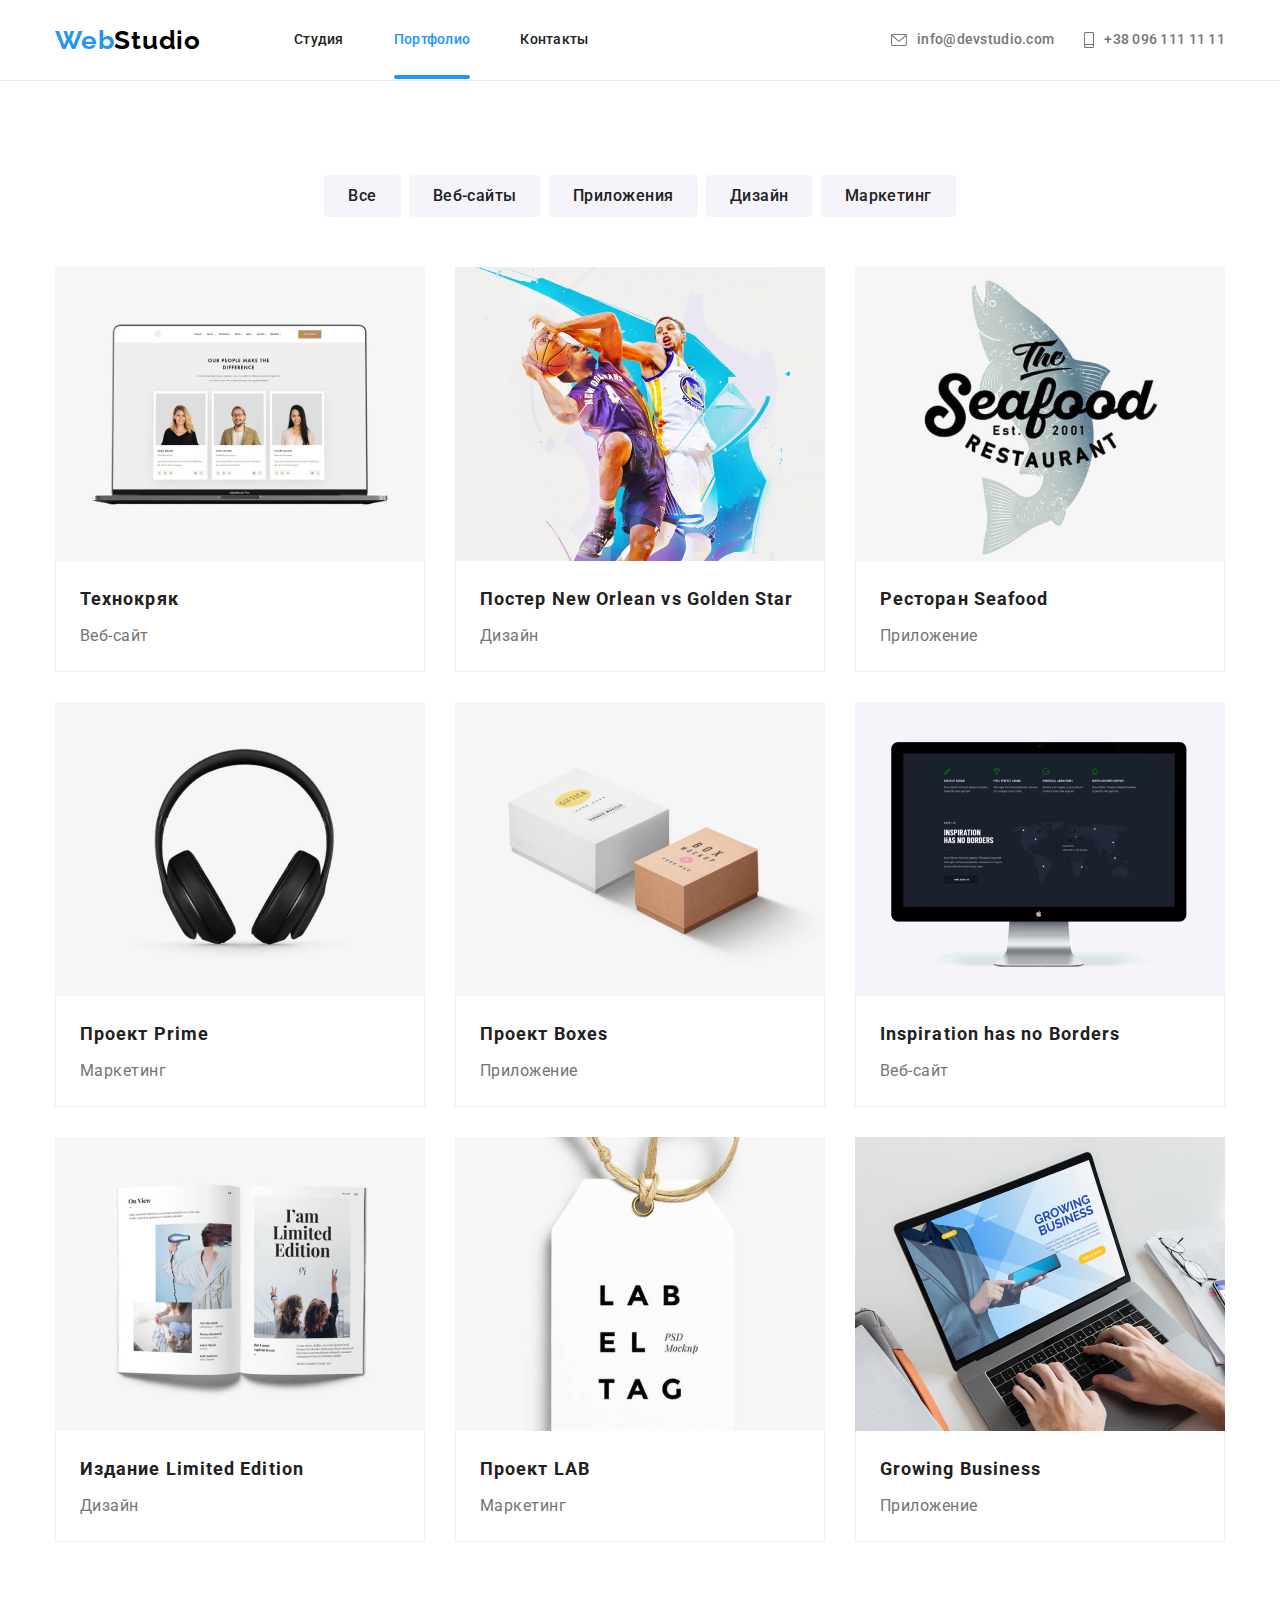
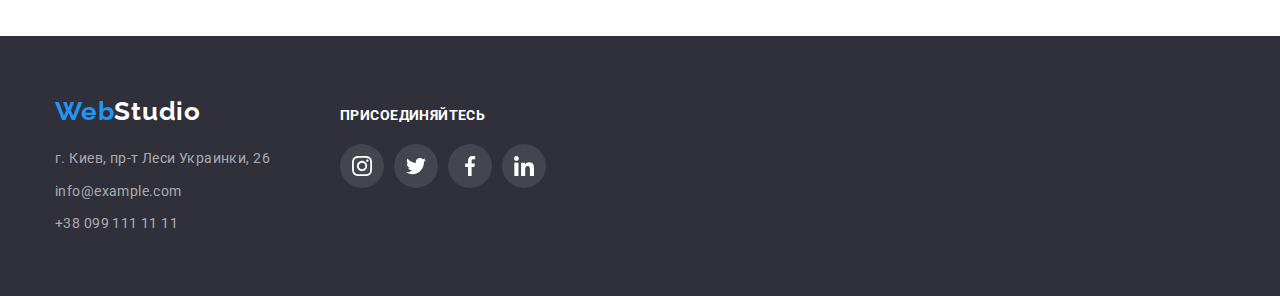
==== portfolio.html @ acbaf82b "HW6" ====
<!DOCTYPE html>
<html lang="ru">
<head>
    <meta charset="UTF-8">
    <meta http-equiv="X-UA-Compatible" content="IE=edge">
    <meta name="viewport" content="width=device-width, initial-scale=1.0">
    <title>Document</title>
    <link rel="preconnect" href="https://fonts.gstatic.com">
    <link href="https://fonts.googleapis.com/css2?family=Raleway:wght@700&family=Roboto:wght@400;500;700;900&display=swap" rel="stylesheet">
    <link rel="stylesheet" href="https://cdnjs.cloudflare.com/ajax/libs/modern-normalize/1.0.0/modern-normalize.min.css">
    <link rel="stylesheet" href="./css/styles.css">
</head>
<body>
    <!-- Шапка сайта -->
    <header class="header">
        <div class="container header-container">
            <nav class="nav">
                <a class="logo" lang="en" href="./index.html">
                    <span class="logo-first-word">Web</span>Studio
                </a>
                <ul class="nav-menu list">
                    <li class="nav-menu-item">
                        <a class="nav-menu-link link vertical-padding-button" href="./index.html">Студия</a>
                    </li>
                    <li class="nav-menu-item">
                        <a class="nav-menu-link link vertical-padding-button current" href="./portfolio.html">Портфолио</a>
                    </li>
                    <li class="nav-menu-item">
                        <a class="nav-menu-link link vertical-padding-button" href="">Контакты</a>
                    </li>
                </ul>
            </nav>
            <ul class="header-contacts-list list">
                <li class="header-contacts-item">
                    <a class="mail-link link vertical-padding-button" href="mailto:info@devstudio.com">info@devstudio.com
                        <svg class="contact-list-icon envelope" width="16" height="12">
                            <use href="./images/sprite.svg#icon-envelope"></use>
                        </svg>
                    </a>
                </li>
                <li class="header-contacts-item">
                    <a class="tel-link link vertical-padding-button" href="tel:+380961111111">+38 096 111 11 11
                        <svg class="contact-list-icon smartphone" width="10" height="16">
                            <use href="./images/sprite.svg#icon-smartphone"></use>
                        </svg>
                    </a>
                </li>
            </ul>
        </div>
    </header>
    <main>
        <!-- Портфолио -->
        <section class="portfolio section">
            <div class="container">
                <h1 class="visually-hidden">Наши проекты</h1>
               <!-- Фильтр проектов -->
                <ul class="portfolio-filter-list list">
                    <li class="portfolio-filter-list-item">
                        <button class="portfolio-filter-button button" type="button">Все</button>
                    </li>
                    <li class="portfolio-filter-list-item">
                        <button class="portfolio-filter-button button" type="button">Веб-сайты</button>
                    </li>
                    <li class="portfolio-filter-list-item">
                        <button class="portfolio-filter-button button" type="button">Приложения</button>
                    </li>
                    <li class="portfolio-filter-list-item">
                        <button class="portfolio-filter-button button" type="button">Дизайн</button>
                    </li>
                    <li class="portfolio-filter-list-item">
                        <button class="portfolio-filter-button button" type="button">Маркетинг</button>
                    </li>
                </ul>
                <!-- Галерея проектов -->
                <ul class="gallery-list list">
                    <li class="gallery-list-item">
                        <a class="gallery-list-link link" href="">
                           <div class="gallery-list-img-container">
                                <img class="gallery-list-img" src="./images/portfolio/tech.jpg" alt="Ноутбук с открытым сайтом" width=370 height=294>
                                <div class="gallery-list-overlay">
                                    <p class="gallery-list-overlay-description">Технокряк это современная площадка распространения коронавируса. Компании используют эту платформу для цифрового шпионажа и атак на защищённые сервера конкурентов.</p>
                                </div>
                            </div>
                            <div class="gallery-list-content">
                                <h2 class="gallery-list-title">Технокряк</h2>
                                <p class="gallery-list-description">Веб-сайт</p>
                            </div>
                        </a>
                    </li>
                    <li class="gallery-list-item">
                        <a class="gallery-list-link link" href="">
                            <div class="gallery-list-img-container">
                                <img class="gallery-list-img" src="./images/portfolio/poster-new-orlean-vs-golden-star.jpg" alt="Постер с баскетболистами" width=370 height=294>
                                <div class="gallery-list-overlay">
                                    <p class="gallery-list-overlay-description">Технокряк это современная площадка распространения коронавируса. Компании используют эту платформу для цифрового шпионажа и атак на защищённые сервера конкурентов.</p>
                                </div>
                            </div>
                            <div class="gallery-list-content">
                                <h2 class="gallery-list-title">Постер <span lang="en">New Orlean vs Golden Star</span></h2>
                                <p class="gallery-list-description">Дизайн</p>
                            </div>
                        </a>
                    </li>
                    <li class="gallery-list-item">
                        <a class="gallery-list-link link" href="">
                            <div class="gallery-list-img-container">
                                <img class="gallery-list-img" src="./images/portfolio/restaurant-seafood.jpg" alt="Эмблема рыбного ресторана" width=370 height=294>
                                <div class="gallery-list-overlay">
                                    <p class="gallery-list-overlay-description">Технокряк это современная площадка распространения коронавируса. Компании используют эту платформу для цифрового шпионажа и атак на защищённые сервера конкурентов.</p>
                                </div>
                            </div>
                            <div class="gallery-list-content">
                                <h2 class="gallery-list-title">Ресторан <span lang="en">Seafood</span></h2>
                                <p class="gallery-list-description">Приложение</p>
                            </div>
                        </a>
                    </li>
                    <li class="gallery-list-item">
                        <a class="gallery-list-link link" href="">
                            <div class="gallery-list-img-container">
                                <img class="gallery-list-img" src="./images/portfolio/project-prime.jpg" alt="Черные наушники" width=370 height=294>
                                <div class="gallery-list-overlay">
                                    <p class="gallery-list-overlay-description">Технокряк это современная площадка распространения коронавируса. Компании используют эту платформу для цифрового шпионажа и атак на защищённые сервера конкурентов.</p>
                                </div>
                            </div>
                            <div class="gallery-list-content">
                                <h2 class="gallery-list-title">Проект <span lang="en">Prime</span></h2>
                                <p class="gallery-list-description">Маркетинг</p>
                            </div>
                        </a>
                    </li>
                    <li class="gallery-list-item">
                        <a class="gallery-list-link link" href="">
                            <div class="gallery-list-img-container">
                                <img class="gallery-list-img" src="./images/portfolio/project-boxes.jpg" alt="Две коробки, одна белая вторая светлокоричневая" width=370 height=294>
                                <div class="gallery-list-overlay">
                                    <p class="gallery-list-overlay-description">Технокряк это современная площадка распространения коронавируса. Компании используют эту платформу для цифрового шпионажа и атак на защищённые сервера конкурентов.</p>
                                </div>
                            </div>
                            <div class="gallery-list-content">
                                <h2 class="gallery-list-title">Проект <span lang="en">Boxes</span></h2>
                                <p class="gallery-list-description">Приложение</p>
                            </div>
                        </a>
                    </li>
                    <li class="gallery-list-item">
                        <a class="gallery-list-link link" href="">
                            <div class="gallery-list-img-container">
                                <img class="gallery-list-img" src="./images/portfolio/inspiration-has-no-borders.jpg" alt="Монитор с изображением веб-сайта" width=370 height=294>
                                <div class="gallery-list-overlay">
                                    <p class="gallery-list-overlay-description">Технокряк это современная площадка распространения коронавируса. Компании используют эту платформу для цифрового шпионажа и атак на защищённые сервера конкурентов.</p>
                                </div>
                            </div>
                            <div class="gallery-list-content">
                                <h2 class="gallery-list-title" lang="en">Inspiration has no Borders</h2>
                                <p class="gallery-list-description">Веб-сайт</p>
                            </div>
                        </a>
                    </li>
                    <li class="gallery-list-item">
                        <a class="gallery-list-link link" href="">
                            <div class="gallery-list-img-container">
                                <img class="gallery-list-img" src="./images/portfolio/project-limited-edition.jpg" alt="Журнал с картинками" width=370 height=294>
                                <div class="gallery-list-overlay">
                                    <p class="gallery-list-overlay-description">Технокряк это современная площадка распространения коронавируса. Компании используют эту платформу для цифрового шпионажа и атак на защищённые сервера конкурентов.</p>
                                </div>
                            </div>
                            <div class="gallery-list-content">
                                <h2 class="gallery-list-title">Издание <span lang="en">Limited Edition</span></h2>
                                <p class="gallery-list-description">Дизайн</p>
                            </div>
                        </a>
                    </li>
                    <li class="gallery-list-item">
                        <a class="gallery-list-link link" href="">
                            <div class="gallery-list-img-container">
                                <img class="gallery-list-img" src="./images/portfolio/project-lab.jpg" alt="Белый ярлик с надписью" width=370 height=294>
                                <div class="gallery-list-overlay">
                                    <p class="gallery-list-overlay-description">Технокряк это современная площадка распространения коронавируса. Компании используют эту платформу для цифрового шпионажа и атак на защищённые сервера конкурентов.</p>
                                </div>
                            </div>
                            <div class="gallery-list-content">
                                <h2 class="gallery-list-title">Проект <span lang="en">LAB</span></h2>
                                <p class="gallery-list-description">Маркетинг</p>
                            </div>
                        </a>
                    </li>
                    <li class="gallery-list-item">
                        <a class="gallery-list-link link" href="">
                            <div class="gallery-list-img-container">
                                <img class="gallery-list-img" src="./images/portfolio/growing-business.jpg" alt="Процес работы на ноутбуке" width=370 height=294>
                                <div class="gallery-list-overlay">
                                    <p class="gallery-list-overlay-description">Технокряк это современная площадка распространения коронавируса. Компании используют эту платформу для цифрового шпионажа и атак на защищённые сервера конкурентов.</p>
                                </div>
                            </div>
                            <div class="gallery-list-content">
                                <h2 class="gallery-list-title" lang="en">Growing Business</h2>
                                <p class="gallery-list-description">Приложение</p>
                            </div>
                        </a>
                    </li> 
                </ul>
          </div>
        </section>
    </main>
    <!-- Подвал -->
    <footer class="footer">
        <div class="container footer-container">
            <div class="footer-contacts">
                <a class="footer-logo" lang="en" href="./index.html"><span
                        class="footer-logo-first-word">Web</span>Studio</a>
                <address class="footer-address">
                    <ul class="footer-list list">
                        <li class="footer-list-item">
                            <a class="footer-map-link vertical-padding-button link"
                                href="https://goo.gl/maps/yjC53x2u7ZF1c42Y8" target="_blank" rel="noreferrer noopener">г.
                                Киев, пр-т Леси Украинки, 26</a>
                        </li>
                        <li class="footer-list-item">
                            <a class="footer-mail-link vertical-padding-button link"
                                href="mailto:info@example.com">info@example.com</a>
                        </li>
                        <li class="footer-list-item">
                            <a class="footer-tel-link vertical-padding-button link" href="tel:+380991111111">+38 099 111 11
                                11</a>
                        </li>
                    </ul>
                </address>
            </div>
            <div class="footer-sotial-list-container">
                <h2 class="footer-title title">присоединяйтесь</h2>
                <ul class="footer-sotial-list list">
                    <li class="footer-sotial-list-item">
                        <a href="" class="footer-sotial-link link">
                            <svg class="footer-sotial-list-icon" width="20" height="20">
                                <use href="./images/sprite.svg#icon-instagram"></use>
                            </svg>
                        </a>
                    </li>
                    <li class="footer-sotial-list-item">
                        <a href="" class="footer-sotial-link link">
                            <svg class="footer-sotial-list-icon" width="20" height="20">
                                <use href="./images/sprite.svg#icon-twitter"></use>
                            </svg>
                        </a>
                    </li>
                    <li class="footer-sotial-list-item">
                        <a href="" class="footer-sotial-link link">
                            <svg class="footer-sotial-list-icon" width="20" height="20">
                                <use href="./images/sprite.svg#icon-facebook"></use>
                            </svg>
                        </a>
                    </li>
                    <li class="footer-sotial-list-item">
                        <a href="" class="footer-sotial-link link">
                            <svg class="footer-sotial-list-icon" width="20" height="20">
                                <use href="./images/sprite.svg#icon-linkedin"></use>
                            </svg>
                        </a>
                    </li>
                </ul>
            </div>
        </div>
    </footer>
</body>
</html>
---- css/styles.css ----
:root {
  --main-font: "Roboto", sans-serif;
  --secondary-font: "Raleway", sans-serif;
  --main-accent-color: #2196f3;
  --auxiliary-accent-color: #188ce8;

  --main-color: #212121;
  --secondary-color: #757575;
  --auxiliary-color: rgba(255, 255, 255, 0.6);

  --main-font-color-dark-bg: #ffffff;

  --logo-first-color: #2196f3;
  --logo-second-color: #000000;
  --logo-third-color: #ffffff;

  --white-bg-color: #ffffff;
  --main-bg-color: #2f303a;
  --secondary-bg-color: #f5f4fa;
  --auxiliary-bg-color: rgba(255, 255, 255, 0.1);
  --hero-background-color: #c4c4c4;
  --hero-button-background-color: #2196f3;

  --sotial-icon-color: #afb1b8;

  --duration-action: 250ms;
  --timing-function-action: cubic-bezier(0.4, 0, 0.2, 1);
}

h1,
h2,
h3,
h4,
h5,
h6,
p {
  margin-top: 0;
}

ul,
ol {
  margin-top: 0;
  margin-bottom: 0;
  padding-left: 0;
}

img {
  display: block;
}

.list {
  list-style: none;
}

.link {
  text-decoration: none;
  /* color: inherit; */
}

body {
  font-family: var(--main-font);
  color: var(--main-color);
}

.container {
  width: 1200px;
  padding-left: 15px;
  padding-right: 15px;
  margin: 0 auto;
}

.section {
  padding-top: 94px;
  padding-bottom: 94px;
}

.title {
  font-weight: 700;
  font-size: 36px;
  line-height: 1.17;
  letter-spacing: 0.03em;
  text-align: center;
}

/* ============= COMPONENTS ============= */
.link:hover,
.link:focus {
  color: var(--main-accent-color);
}

.link:hover .contact-list-icon,
.link:focus .contact-list-icon {
  fill: var(--main-accent-color);
}

.social-list-link:hover,
.social-list-link:focus {
  background-color: var(--main-accent-color);
}

.social-list-link:hover .team-sotial-list-icon,
.social-list-link:focus .team-sotial-list-icon {
  fill: var(--main-font-color-dark-bg);
}

.customers-list-link:hover,
.customers-list-link:focus {
  border-color: var(--main-accent-color);
}

.customers-list-link:hover .customer-list-icon,
.customers-list-link:focus .customer-list-icon {
  fill: var(--main-accent-color);
}

.footer-sotial-link:hover,
.footer-sotial-link:focus {
  background-color: var(--main-accent-color);
}

.button {
  cursor: pointer;
  display: inline-block;
  border-radius: 4px;
  border-color: transparent;
}

.visually-hidden {
  position: absolute;
  width: 1px;
  height: 1px;
  margin: -1px;
  border: 0;
  padding: 0;
  white-space: nowrap;
  clip-path: inset(100%);
  clip: rect(0 0 0 0);
  overflow: hidden;
  outline: 0;
  outline-offset: 0;
}

/* .nav-menu-link,
.mail-link,
.tel-link,
.contact-list-icon,
.button,
.social-list-link,
.customer-list-icon,
.team-sotial-list-icon {
  transition-property: color, background, fill, border-color;
  transition-duration: var(--duration-action);
  transition-timing-function: var(--timing-function-action);
} */
/* ============= COMPONENTS END ============= */

/* ============= HEADER ============= */
.header {
  /* padding-top: 24px;
  padding-bottom: 24px; */
  border-bottom: 1px solid #ececec;
}

.header-container {
  display: flex;
  align-items: center;
  justify-content: space-between;
}

.nav {
  display: flex;
  align-items: center;
}

.logo {
  margin-right: 93px;
  font-family: var(--secondary-font);
  font-weight: 700;
  font-size: 26px;
  line-height: 1.19;
  letter-spacing: 0.03em;
  text-decoration: none;
  color: var(--logo-second-color);
}

.logo-first-word {
  color: var(--logo-first-color);
}

.nav-menu {
  display: flex;
  align-items: center;
  font-weight: 500;
  font-size: 14px;
  line-height: 1.14;
  letter-spacing: 0.02em;
}

.nav-menu-item:not(:last-child) {
  margin-right: 50px;
}

.nav-menu-link {
  position: relative;
  color: var(--main-color);
  transition-property: color;
  transition-duration: var(--duration-action);
  transition-timing-function: var(--timing-function-action);
}

.vertical-padding-button {
  padding-top: 32px;
  padding-bottom: 32px;
}

.header-contacts-list {
  display: flex;
  align-items: center;
  font-weight: 500;
  font-size: 14px;
  line-height: 1.14;
  letter-spacing: 0.02em;
  color: var(--secondary-color);
}

/* .envelope {
  width: 16px;
  height: 12px;
} */

/* .smartphone {
  width: 10px;
  height: 16px;
} */

.contact-list-icon {
  fill: currentColor;
  margin-right: 10px;
  transition-property: fill;
  transition-duration: var(--duration-action);
  transition-timing-function: var(--timing-function-action);
}

.header-contacts-item:not(:last-child) {
  margin-right: 30px;
}

.mail-link,
.tel-link {
  display: flex;
  flex-direction: row-reverse;
  justify-content: center;
  align-items: center;
  color: var(--secondary-color);
  transition-property: color;
  transition-duration: var(--duration-action);
  transition-timing-function: var(--timing-function-action);
}

.current {
  color: var(--main-accent-color);
}

.current::after {
  content: "";
  position: absolute;
  bottom: 0;
  display: block;
  height: 4px;
  width: 100%;
  background: var(--main-accent-color);
  border-radius: 2px;
}
/* ============= HEADER END ============= */

/* ============= HERO ============= */
.hero {
  background-color: var(--hero-background-color);
  padding-top: 200px;
  padding-bottom: 200px;
  background-image: linear-gradient(
      rgba(47, 48, 58, 0.4),
      rgba(47, 48, 58, 0.4)
    ),
    url(../images/hero/hero.jpg);
  background-size: cover;
  background-position: center;
  max-width: 1600px;
  margin: 0 auto;
}

.hero-container {
  text-align: center;
}

.hero-title {
  font-weight: 900;
  font-size: 44px;
  line-height: 1.36;
  letter-spacing: 0.06em;
  color: var(--main-font-color-dark-bg);
  text-transform: uppercase;
  margin-bottom: 30px;
  margin-left: auto;
  margin-right: auto;
  width: 696px;
}

.hero-button {
  font-family: var(--main-font);
  font-weight: 700;
  font-size: 16px;
  line-height: 1.87;
  letter-spacing: 0.06em;
  background-color: var(--hero-button-background-color);
  color: var(--main-font-color-dark-bg);
  padding: 10px 32px;
  box-shadow: 0px 4px 4px rgba(0, 0, 0, 0.15);
  transition-property: background-color;
  transition-duration: var(--duration-action);
  transition-timing-function: var(--timing-function-action);
}

.hero-button:hover {
  background-color: var(--auxiliary-accent-color);
}
/* ============= HERO END ============= */

/* ============= ADVANTAGE ============= */

.advantage-list {
  display: flex;
  align-items: center;
}

.advantage-list-item:not(:last-child) {
  margin-right: 30px;
}

.container-advatage-list {
  display: flex;
  justify-content: center;
  align-items: center;
  margin-bottom: 30px;
  height: 120px;
  /* padding-top: 25px;
  padding-bottom: 25px; */
  background: #f5f4fa;
  border-radius: 4px;
}

/* .advantage-list-icon {
  width: 70px;
  height: 70px;
} */

.advantage-list-title {
  width: 270px;
  font-size: 14px;
  line-height: 1.14;
  letter-spacing: 0.03em;
  text-transform: uppercase;
  margin-bottom: 10px;
}

.advantage-list-description {
  font-size: 14px;
  line-height: 1.71;
  letter-spacing: 0.03em;
  color: var(--secondary-color);
  margin-bottom: 0;
}
/* ============= ADVANTAGE END ============= */

/* ============= OCCUPATION ============= */
.occupations {
  padding-bottom: 94px;
}

.occupations-title {
  font-size: 36px;
  line-height: 1.17;
  letter-spacing: 0.03em;
  text-align: center;
  margin-bottom: 50px;
}

.occupations-list {
  display: flex;
  flex-wrap: wrap;
  margin-left: -30px;
  margin-top: -30px;
}

.occupations-list-item {
  flex-basis: calc((100% - 3 * 30px) / 3);
  margin-left: 30px;
  margin-top: 30px;
  position: relative;
}

.occupations-list-description {
  position: absolute;
  bottom: 0;
  display: flex;
  justify-content: center;
  align-items: center;
  width: 100%;
  height: 70px;
  background: rgba(47, 48, 58, 0.8);
  margin: 0px;
  font-size: 14px;
  font-weight: 700;
  line-height: 1.14;
  letter-spacing: 0.03em;
  text-transform: uppercase;
  color: var(--main-font-color-dark-bg);
}
/* ============= OCCUPATION END ============= */

/* ============= TEAM ============= */
.team {
  background-color: var(--secondary-bg-color);
}

.team-title {
  font-size: 36px;
  line-height: 1.17;
  letter-spacing: 0.03em;
  margin-bottom: 50px;
  text-align: center;
}

.team-list {
  display: flex;
  align-items: center;
  text-align: center;
  flex-wrap: wrap;
  margin-left: -30px;
  margin-top: -30px;
}

.team-list-item {
  background-color: var(--white-bg-color);
  flex-basis: calc((100% - 4 * 30px) / 4);
  margin-left: 30px;
  margin-top: 30px;
  box-shadow: 0px 1px 3px rgba(0, 0, 0, 0.12), 0px 1px 1px rgba(0, 0, 0, 0.14),
    0px 2px 1px rgba(0, 0, 0, 0.2);
  border-radius: 0px 0px 4px 4px;
}

.team-list-item-container {
  padding: 30px 32px;
}

.team-social-list {
  display: flex;
  justify-content: space-between;
}

.social-list-link {
  width: 44px;
  height: 44px;
  display: flex;
  justify-content: center;
  align-items: center;
  border-radius: 50%;
  transition-property: background-color;
  transition-duration: var(--duration-action);
  transition-timing-function: var(--timing-function-action);
}

.team-sotial-list-icon {
  /* width: 20px;
  height: 20px; */
  fill: var(--sotial-icon-color);
  transition-property: fill;
  transition-duration: var(--duration-action);
  transition-timing-function: var(--timing-function-action);
}

.team-list-item-title {
  font-weight: 500;
  font-size: 16px;
  line-height: 1.19;
  letter-spacing: 0.03em;
  margin-bottom: 10px;
}

.team-list-item-description {
  font-size: 16px;
  line-height: 1.19;
  letter-spacing: 0.03em;
  color: var(--secondary-color);
  margin-bottom: 16px;
}
/* ============= TEAM END ============= */

/* ============= REGULAR CUSTOMERS ============= */
.customers-title {
  margin-bottom: 50px;
}

.customers-list {
  display: flex;
  align-items: center;
  text-align: center;
  flex-wrap: wrap;
  margin-left: -30px;
  margin-top: -30px;
}

.customers-list-item {
  flex-basis: calc((100% - 6 * 30px) / 6);
  margin-left: 30px;
  margin-top: 30px;
}

.customers-list-link {
  display: flex;
  justify-content: center;
  align-items: center;
  width: 170px;
  height: 92px;
  border: 1px solid #afb1b8;
  border-radius: 4px;
  border-color: var(--sotial-icon-color);
  transition-property: border-color;
  transition-duration: var(--duration-action);
  transition-timing-function: var(--timing-function-action);
}

.customer-list-icon {
  /* width: 106px;
  height: 60px; */
  fill: var(--sotial-icon-color);
  transition-property: fill;
  transition-duration: var(--duration-action);
  transition-timing-function: var(--timing-function-action);
}
/* ============= REGULAR CUSTOMERS END ============= */

/* ============= FOOTER ============= */
.footer-container {
  display: flex;
  align-items: baseline;
}

.footer {
  background-color: var(--main-bg-color);
  padding-top: 60px;
  padding-bottom: 60px;
}

.footer-contacts {
  margin-right: 70px;
}

.footer-logo {
  display: inline-block;
  font-family: var(--secondary-font);
  font-weight: 700;
  font-size: 26px;
  line-height: 1.19;
  letter-spacing: 0.03em;
  text-decoration: none;
  color: var(--logo-third-color);
  margin-bottom: 20px;
}

.footer-logo-first-word {
  color: var(--logo-first-color);
}

.footer-list-item {
  font-style: normal;
  font-size: 14px;
  line-height: 1.71;
  letter-spacing: 0.03em;
  color: var(--main-font-color-dark-bg);
}

.footer-list-item:not(:last-child) {
  margin-bottom: 9px;
}

.footer-map-link,
.footer-tel-link,
.footer-mail-link {
  color: var(--auxiliary-color);
  transition-property: color;
  transition-duration: var(--duration-action);
  transition-timing-function: var(--timing-function-action);
}

.footer-title {
  font-size: 14px;
  line-height: 1.14;
  letter-spacing: 0.03em;
  text-transform: uppercase;
  color: var(--main-font-color-dark-bg);
  margin-bottom: 20px;
  text-align: start;
}

.footer-sotial-list {
  display: flex;
  align-items: center;
}

.footer-sotial-list-item:not(:last-child) {
  margin-right: 10px;
}

.footer-sotial-link {
  display: flex;
  justify-content: center;
  align-items: center;
  width: 44px;
  height: 44px;
  border-radius: 50%;
  background-color: rgba(255, 255, 255, 0.1);
  transition-property: background-color;
  transition-duration: var(--duration-action);
  transition-timing-function: var(--timing-function-action);
}

.footer-sotial-list-icon {
  /* width: 20px;
  height: 20px; */
  fill: var(--main-font-color-dark-bg);
}
/* ============= FOOTER END ============= */

/* ============= PORTFOLIO FILTER ============= */
/* .portfolio {
} */

.portfolio-filter-list {
  display: flex;
  justify-content: center;
  margin-bottom: 50px;
}

.portfolio-filter-button {
  font-family: var(--main-font);
  font-weight: 500;
  font-size: 16px;
  line-height: 1.62;
  letter-spacing: 0.03em;
  color: var(--main-color);
  background-color: var(--secondary-bg-color);
  padding: 6px 22px;
  transition-property: background-color, color, box-shadow;
  transition-duration: var(--duration-action);
  transition-timing-function: var(--timing-function-action);
}

.portfolio-filter-list-item:not(:last-child) {
  margin-right: 8px;
}

.portfolio-filter-button:hover,
.portfolio-filter-button:focus {
  color: var(--main-font-color-dark-bg);
  background-color: var(--auxiliary-accent-color);
  box-shadow: 0px 3px 1px rgba(0, 0, 0, 0.1), 0px 1px 2px rgba(0, 0, 0, 0.08),
    0px 2px 2px rgba(0, 0, 0, 0.12);
}
/* ============= PORTFOLIO FILTER END ============= */

/* ============= PORTFOLIO GALLERY ============= */
.gallery-list {
  display: flex;
  flex-wrap: wrap;
  margin-left: -30px;
  margin-top: -30px;
}

.gallery-list-item {
  flex-basis: calc((100% - 3 * 30px) / 3);
  margin-left: 30px;
  margin-top: 30px;
}

.gallery-list-link {
  display: block;
  transition-property: box-shadow;
  transition-duration: var(--duration-action);
  transition-timing-function: var(--timing-function-action);
}

.gallery-list-img-container {
  position: relative;
  overflow: hidden;
}

.gallery-list-link:hover,
.gallery-list-link:focus {
  box-shadow: 0px 1px 1px rgba(0, 0, 0, 0.12), 0px 4px 4px rgba(0, 0, 0, 0.06),
    1px 4px 6px rgba(0, 0, 0, 0.16);
}

.gallery-list-title {
  font-size: 18px;
  line-height: 2;
  letter-spacing: 0.06em;
  margin-bottom: 4px;
  color: var(--main-color);
}

.gallery-list-description {
  font-size: 16px;
  line-height: 1.87;
  letter-spacing: 0.03em;
  color: var(--secondary-color);
  margin-bottom: 0;
}

.gallery-list-content {
  padding: 20px 24px;
  border: 1px solid #eeeeee;
  border-top: 0px;
}

.gallery-list-overlay {
  position: absolute;
  top: 0;
  left: 0%;
  height: 100%;
  width: 100%;
  background: rgba(33, 150, 243, 0.9);
  padding: 63px 24px;
  transform: translateY(100%);
  transition-property: transform;
  transition-duration: var(--duration-action);
  transition-timing-function: var(--timing-function-action);
}

.gallery-list-overlay-description {
  font-family: var(--main-font);
  font-size: 18px;
  line-height: 1.56;
  letter-spacing: 0.03em;
  color: var(--main-font-color-dark-bg);
  margin: 0;
  overflow: auto;
}

.gallery-list-link:hover .gallery-list-overlay {
  transform: translateY(0%);
}
/* ============= PORTFOLIO GALLERY END ============= */

/* ============= MODAL WINDOW ============= */
.backdrop {
  position: fixed;
  top: 0;
  left: 0;
  width: 100vw;
  height: 100vh;
  background-color: rgba(0, 0, 0, 0.2);
  z-index: 100;
  transition-property: opacity, visibility;
  transition-duration: var(--duration-action);
  transition-timing-function: var(--timing-function-action);
}

.modal {
  position: relative;
  top: 50%;
  left: 50%;
  transform: translate(-50%, -50%);
  width: 528px;
  height: 581px;
  background-color: #ffffff;
  box-shadow: 0px 1px 3px rgba(0, 0, 0, 0.12), 0px 1px 1px rgba(0, 0, 0, 0.14),
    0px 2px 1px rgba(0, 0, 0, 0.2);
  border-radius: 4px;
}

.modal-close-button {
  position: absolute;
  top: 8px;
  right: 8px;
  display: flex;
  justify-content: center;
  align-items: center;
  width: 30px;
  height: 30px;
  background-color: transparent;
  border: 1px solid rgba(0, 0, 0, 0.1);
  border-radius: 50%;
  cursor: pointer;
  padding: 0;
}

.is-hidden {
  opacity: 0;
  visibility: hidden;
  pointer-events: none;
  transition-property: opacity, visibility;
  transition-duration: var(--duration-action);
  transition-timing-function: var(--timing-function-action);
}
/* ============= MODAL WINDOW END ============= */
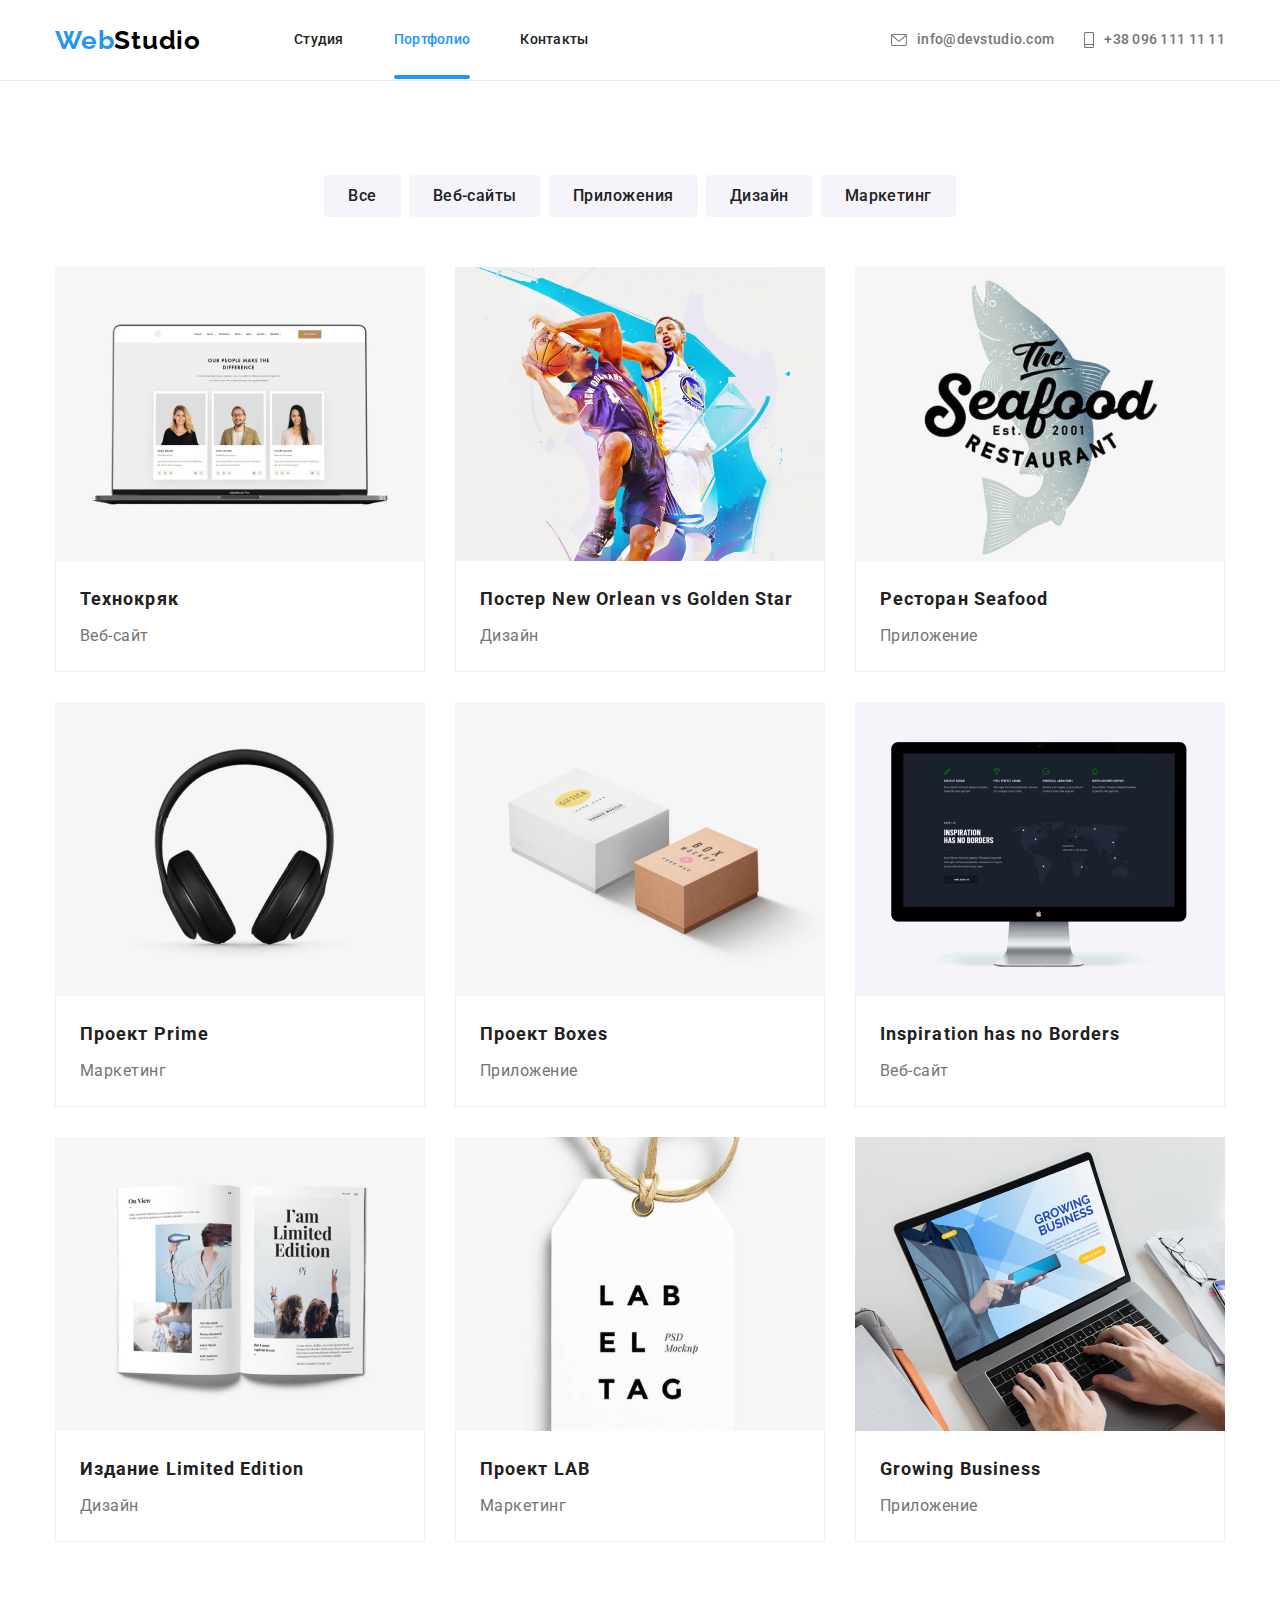
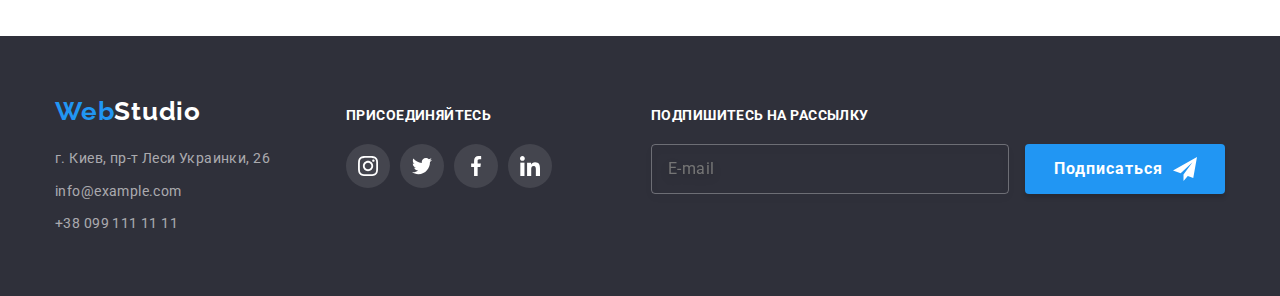
==== commit e8f4da44: "Added element forms" ====
--- a/portfolio.html
+++ b/portfolio.html
@@ -11,7 +11,7 @@
     <link rel="stylesheet" href="./css/styles.css">
 </head>
 <body>
-    <!-- Шапка сайта -->
+    <!-- header -->
     <header class="header">
         <div class="container header-container">
             <nav class="nav">
@@ -49,11 +49,11 @@
         </div>
     </header>
     <main>
-        <!-- Портфолио -->
+        <!-- portfolio -->
         <section class="portfolio section">
             <div class="container">
                 <h1 class="visually-hidden">Наши проекты</h1>
-               <!-- Фильтр проектов -->
+               <!-- portfolio filter -->
                 <ul class="portfolio-filter-list list">
                     <li class="portfolio-filter-list-item">
                         <button class="portfolio-filter-button button" type="button">Все</button>
@@ -71,7 +71,7 @@
                         <button class="portfolio-filter-button button" type="button">Маркетинг</button>
                     </li>
                 </ul>
-                <!-- Галерея проектов -->
+                <!-- portfolio gallery -->
                 <ul class="gallery-list list">
                     <li class="gallery-list-item">
                         <a class="gallery-list-link link" href="">
@@ -203,7 +203,7 @@
           </div>
         </section>
     </main>
-    <!-- Подвал -->
+    <!-- footer -->
     <footer class="footer">
         <div class="container footer-container">
             <div class="footer-contacts">
@@ -212,17 +212,14 @@
                 <address class="footer-address">
                     <ul class="footer-list list">
                         <li class="footer-list-item">
-                            <a class="footer-map-link vertical-padding-button link"
-                                href="https://goo.gl/maps/yjC53x2u7ZF1c42Y8" target="_blank" rel="noreferrer noopener">г.
-                                Киев, пр-т Леси Украинки, 26</a>
+                            <a class="footer-map-link link" href="https://goo.gl/maps/yjC53x2u7ZF1c42Y8" target="_blank"
+                                rel="noreferrer noopener">г. Киев, пр-т Леси Украинки, 26</a>
                         </li>
                         <li class="footer-list-item">
-                            <a class="footer-mail-link vertical-padding-button link"
-                                href="mailto:info@example.com">info@example.com</a>
+                            <a class="footer-mail-link link" href="mailto:info@example.com">info@example.com</a>
                         </li>
                         <li class="footer-list-item">
-                            <a class="footer-tel-link vertical-padding-button link" href="tel:+380991111111">+38 099 111 11
-                                11</a>
+                            <a class="footer-tel-link link" href="tel:+380991111111">+38 099 111 11 11</a>
                         </li>
                     </ul>
                 </address>
@@ -260,6 +257,20 @@
                     </li>
                 </ul>
             </div>
+            <div class="container-footer-subscription">
+                <b class="footer-call-to-subscription">Подпишитесь на рассылку</b>
+                <form action="#" class="footer-subscription">
+                    <label>
+                        <input type="email" placeholder="E-mail" class="footer-mail-input" required title="example@mail.com"
+                            pattern="\S+@[a-z]+.[a-z]+">
+                    </label>
+                    <button type="submit" class="footer-button buttom">Подписаться
+                        <svg class="footer-button-icon" width="24" height="24">
+                            <use href="./images/sprite.svg#icon-send"></use>
+                        </svg>
+                    </button>
+                </form>
+            </div>
         </div>
     </footer>
 </body>
--- a/css/styles.css
+++ b/css/styles.css
@@ -321,7 +321,8 @@
   transition-timing-function: var(--timing-function-action);
 }
 
-.hero-button:hover {
+.hero-button:hover,
+.hero-button:focus {
   background-color: var(--auxiliary-accent-color);
 }
 /* ============= HERO END ============= */
@@ -544,6 +545,7 @@
 /* ============= FOOTER ============= */
 .footer-container {
   display: flex;
+  justify-content: space-between;
   align-items: baseline;
 }
 
@@ -604,6 +606,9 @@
   text-align: start;
 }
 
+.footer-sotial-list-container {
+  margin-right: 93px;
+}
 .footer-sotial-list {
   display: flex;
   align-items: center;
@@ -629,6 +634,71 @@
 .footer-sotial-list-icon {
   /* width: 20px;
   height: 20px; */
+  fill: var(--main-font-color-dark-bg);
+}
+
+.footer-call-to-subscription {
+  display: inline-block;
+  font-family: var(--main-font);
+  font-style: normal;
+  font-weight: 700;
+  font-size: 14px;
+  line-height: 1.14;
+  letter-spacing: 0.03em;
+  text-transform: uppercase;
+  color: var(--main-font-color-dark-bg);
+  margin-bottom: 20px;
+}
+
+.footer-mail-input {
+  display: inline-block;
+  width: 358px;
+  height: 50px;
+  padding-left: 16px;
+  margin-right: 12px;
+  background-color: transparent;
+  color: var(--main-font-color-dark-bg);
+  font-size: 16px;
+  line-height: 1.25;
+  letter-spacing: 0.03em;
+  border: 1px solid rgba(255, 255, 255, 0.3);
+  box-sizing: border-box;
+  filter: drop-shadow(0px 4px 4px rgba(0, 0, 0, 0.15));
+  border-radius: 4px;
+}
+
+.footer-button {
+  position: relative;
+  text-align: start;
+  align-items: center;
+  width: 200px;
+  min-height: 50px;
+  font-weight: 700;
+  font-size: 16px;
+  line-height: 1.87;
+  letter-spacing: 0.06em;
+  color: var(--main-font-color-dark-bg);
+  background-color: var(--hero-button-background-color);
+  box-shadow: 0px 4px 4px rgba(0, 0, 0, 0.15);
+  border-radius: 4px;
+  border: transparent;
+  padding: 10px 28px 10px 29px;
+  cursor: pointer;
+  transition-property: background-color;
+  transition-duration: var(--duration-action);
+  transition-timing-function: var(--timing-function-action);
+}
+
+.footer-button:hover,
+.footer-button:focus {
+  background-color: var(--auxiliary-accent-color);
+  box-shadow: 0px 4px 4px rgba(0, 0, 0, 0.15);
+}
+
+.footer-button-icon {
+  position: absolute;
+  top: 13px;
+  right: 28px;
   fill: var(--main-font-color-dark-bg);
 }
 /* ============= FOOTER END ============= */
@@ -774,6 +844,7 @@
   transform: translate(-50%, -50%);
   width: 528px;
   height: 581px;
+  padding: 40px;
   background-color: #ffffff;
   box-shadow: 0px 1px 3px rgba(0, 0, 0, 0.12), 0px 1px 1px rgba(0, 0, 0, 0.14),
     0px 2px 1px rgba(0, 0, 0, 0.2);
@@ -794,6 +865,14 @@
   border-radius: 50%;
   cursor: pointer;
   padding: 0;
+  transition-property: fill, border-color;
+  transition-duration: var(--duration-action);
+  transition-timing-function: var(--timing-function-action);
+}
+
+.modal-close-button:hover,
+.modal-close-button:focus {
+  fill: var(--main-accent-color);
 }
 
 .is-hidden {
@@ -804,4 +883,139 @@
   transition-duration: var(--duration-action);
   transition-timing-function: var(--timing-function-action);
 }
+
+.modal-form {
+  display: flex;
+  flex-direction: column;
+}
+
+.modal-form-field {
+  color: var(--secondary-color);
+  font-size: 12px;
+  line-height: 1.17;
+  letter-spacing: 0.01em;
+  margin-bottom: 10px;
+}
+
+.modal-form-input-wrapper {
+  position: relative;
+  display: block;
+  margin-top: 4px;
+}
+
+.modal-form-head {
+  text-align: center;
+  font-family: var(--main-font);
+  font-weight: 700;
+  font-size: 20px;
+  line-height: 1.15;
+  letter-spacing: 0.03em;
+  color: var(--main-color);
+}
+
+.modal-form-input {
+  box-sizing: border-box;
+  width: 100%;
+  height: 40px;
+  border: 1px solid rgba(33, 33, 33, 0.2);
+  border-radius: 4px;
+  padding-left: 42px;
+  transition-property: border-color;
+  transition-duration: var(--duration-action);
+  transition-timing-function: var(--timing-function-action);
+}
+
+.modal-form-input:focus,
+.modal-form-message:focus {
+  border-color: var(--main-accent-color);
+  outline: none;
+}
+
+.modal-form-input:focus + .modal-form-icon {
+  fill: var(--main-accent-color);
+}
+
+.modal-form-icon {
+  position: absolute;
+  display: block;
+  top: 50%;
+  left: 15px;
+  transform: translateY(-50%);
+  transition-property: fill;
+  transition-duration: var(--duration-action);
+  transition-timing-function: var(--timing-function-action);
+}
+
+.modal-form-message {
+  display: block;
+  width: 100%;
+  height: 120px;
+  border: 1px solid rgba(33, 33, 33, 0.2);
+  border-radius: 4px;
+  margin-top: 4px;
+  padding: 12px 16px;
+  resize: none;
+  font-size: 12px;
+  line-height: 1.17;
+  letter-spacing: 0.01em;
+  transition-property: border-color;
+  transition-duration: var(--duration-action);
+  transition-timing-function: var(--timing-function-action);
+}
+
+.modal-form-message::placeholder,
+.modal-form-input::placeholder {
+  color: rgba(117, 117, 117, 0.5);
+}
+
+.modal-form-checkbox-policy::before {
+  content: "";
+  display: inline-block;
+  vertical-align: middle;
+  margin-right: 7px;
+  width: 16px;
+  height: 15px;
+  border: 1.5px solid var(--main-color);
+  border-radius: 2px;
+}
+
+.modal-form-checkbox:checked + .modal-form-checkbox-policy::before {
+  background-image: url(../images/icon_check.svg);
+  background-position: 50% 50%;
+  border-color: transparent;
+}
+
+.modal-form-checkbox-policy {
+  display: inline-block;
+  font-size: 14px;
+  line-height: 1.71;
+  letter-spacing: 0.03em;
+  color: var(--secondary-color);
+}
+
+.modal-form-submit-button {
+  align-self: center;
+  min-height: 50px;
+  font-weight: 700;
+  font-size: 16px;
+  line-height: 1.87;
+  letter-spacing: 0.06em;
+  padding: 10px 55px;
+  margin-top: 30px;
+  color: var(--main-font-color-dark-bg);
+  background-color: var(--hero-button-background-color);
+  box-shadow: 0px 4px 4px rgba(0, 0, 0, 0.15);
+  border-radius: 4px;
+  border: transparent;
+  cursor: pointer;
+  transition-property: background-color;
+  transition-duration: var(--duration-action);
+  transition-timing-function: var(--timing-function-action);
+}
+
+.modal-form-submit-button:hover,
+.modal-form-submit-button:focus {
+  background-color: var(--auxiliary-accent-color);
+}
+
 /* ============= MODAL WINDOW END ============= */
